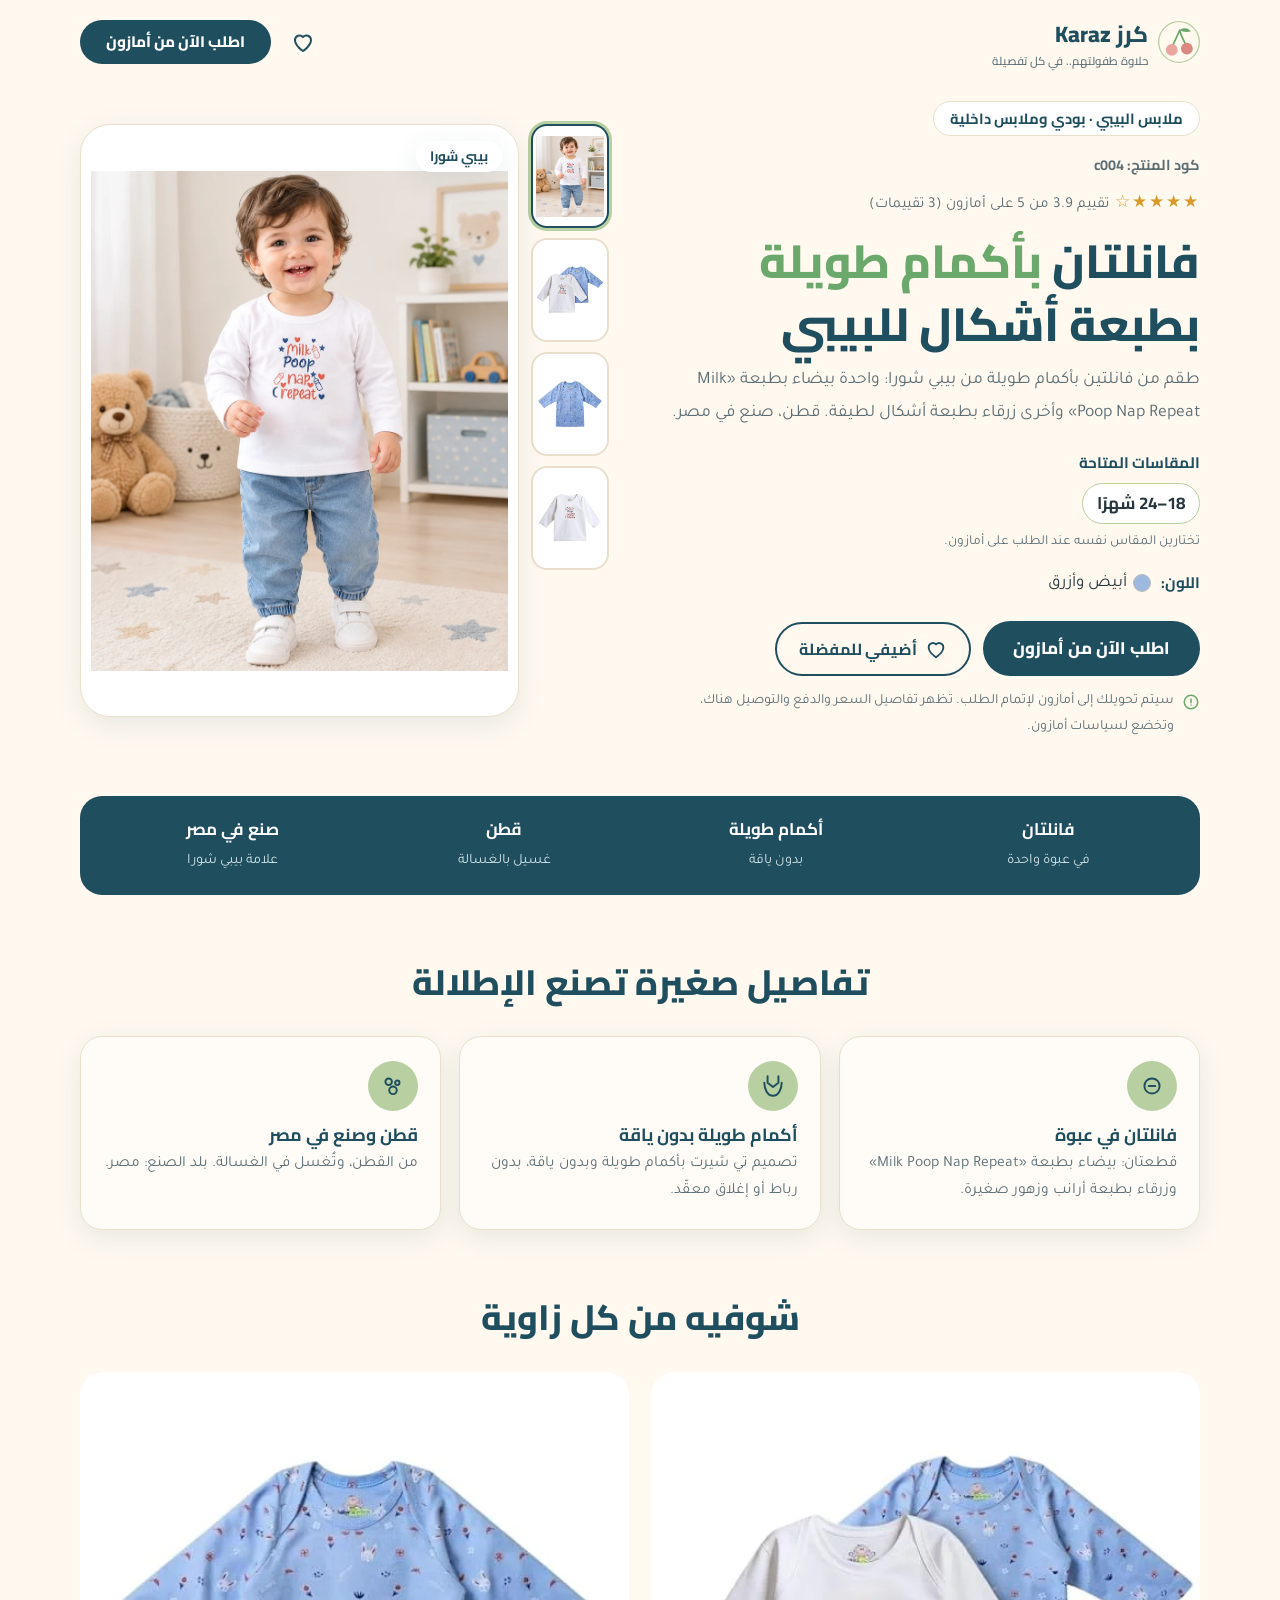
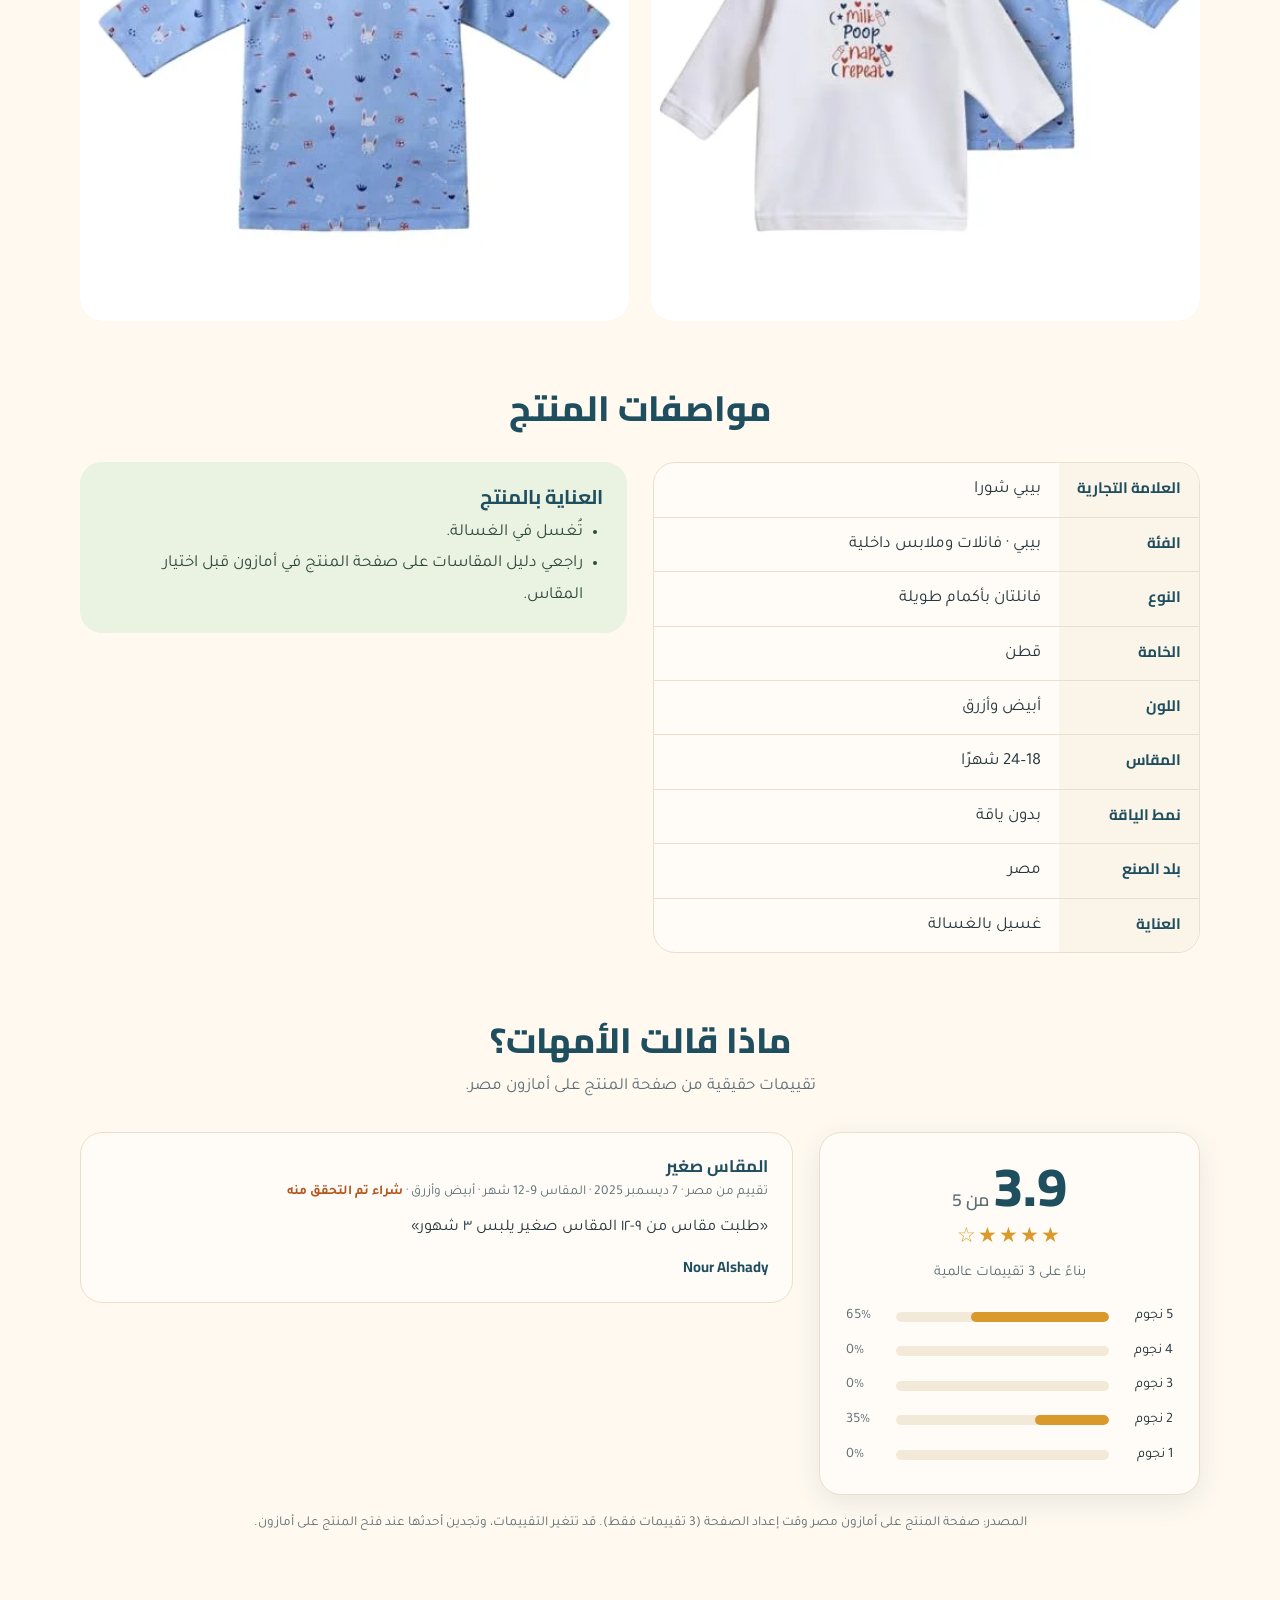
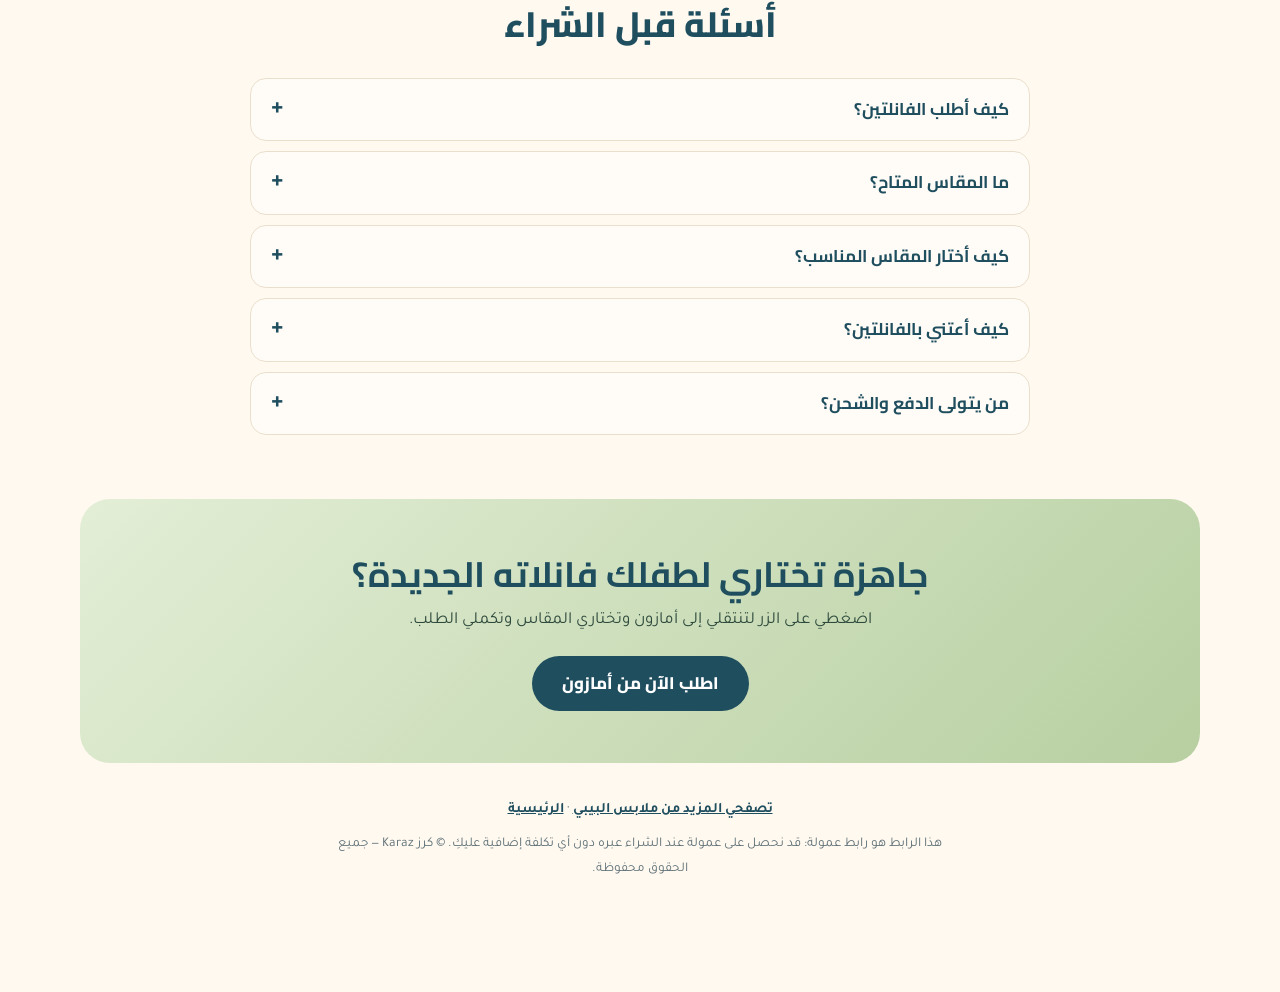
==== products/baby/baby-shora-two-pack-long-sleeve-tops.html @ b6625e7d "إضافة طقم فانلتين بيبي شورا (c004) في قسم البيبي Co-Authored-By: Claude Sonnet 5.5 <noreply@anthropi" ====
<!DOCTYPE html>
<html lang="ar" dir="rtl">
<head>
<meta charset="UTF-8">
<meta name="viewport" content="width=device-width, initial-scale=1">
<title>طقم فانلتين بأكمام طويلة للبيبي | كرز</title>
<meta name="description" content="طقم فانلتين بأكمام طويلة للبيبي من بيبي شورا، واحدة بيضاء بطبعة والثانية زرقاء بأشكال لطيفة، قطن وصنع في مصر. اطلبه الآن من أمازون.">
<meta name="theme-color" content="#1F4E5F">
<link rel="preconnect" href="https://fonts.googleapis.com">
<link rel="preconnect" href="https://fonts.gstatic.com" crossorigin>
<link href="https://fonts.googleapis.com/css2?family=Cairo:wght@600;700;800&family=Tajawal:wght@400;500;700&display=swap" rel="stylesheet">
<link rel="icon" type="image/svg+xml" href="../../favicon.svg"><link rel="icon" type="image/png" sizes="32x32" href="../../favicon-32.png"><link rel="apple-touch-icon" href="../../apple-touch-icon.png"><link rel="canonical" href="https://karazkid.vercel.app/products/baby/baby-shora-two-pack-long-sleeve-tops.html">
<meta property="og:type" content="product">
<meta property="og:locale" content="ar_EG">
<meta property="og:site_name" content="كرز Karaz">
<meta property="og:title" content="طقم فانلتين بأكمام طويلة للبيبي | كرز">
<meta property="og:description" content="طقم فانلتين بأكمام طويلة للبيبي من بيبي شورا، واحدة بيضاء بطبعة والثانية زرقاء بأشكال لطيفة، قطن وصنع في مصر. اطلبه الآن من أمازون.">
<meta property="og:url" content="https://karazkid.vercel.app/products/baby/baby-shora-two-pack-long-sleeve-tops.html">
<meta property="og:image" content="https://karazkid.vercel.app/images/baby-shora-two-pack-long-sleeve-tops/1-d1b80ff2.webp">
<meta name="twitter:card" content="summary_large_image">
<script type="application/ld+json">{"@context": "https://schema.org", "@type": "Product", "name": "طقم فانلتين بأكمام طويلة وطبعة أشكال للبيبي — بيبي شورا", "image": ["https://karazkid.vercel.app/images/baby-shora-two-pack-long-sleeve-tops/1-d1b80ff2.webp", "https://karazkid.vercel.app/images/baby-shora-two-pack-long-sleeve-tops/2-6f79f30e.webp", "https://karazkid.vercel.app/images/baby-shora-two-pack-long-sleeve-tops/3-60f227c4.webp", "https://karazkid.vercel.app/images/baby-shora-two-pack-long-sleeve-tops/4-3e408246.webp"], "description": "طقم من فانلتين بأكمام طويلة من بيبي شورا: واحدة بيضاء بطبعة «Milk Poop Nap Repeat» وأخرى زرقاء بطبعة أشكال لطيفة. قطن، صنع في مصر.", "category": "ملابس البيبي", "url": "https://karazkid.vercel.app/products/baby/baby-shora-two-pack-long-sleeve-tops.html", "sku": "c004", "brand": {"@type": "Brand", "name": "بيبي شورا"}, "material": "قطن"}</script>
<link rel="stylesheet" href="../../assets/landing.css">
</head>
<body>
<div class="wrap">
  <header class="top">
    <a class="brand" href="../../index.html" aria-label="كرز Karaz — الصفحة الرئيسية">
      <svg viewBox="0 0 64 64" aria-hidden="true"><circle cx="32" cy="32" r="31" fill="#FFF9F0" stroke="#B7CFA1" stroke-width="2"/><path d="M33 14c-3 8-8 16-11 25M33 14c2 8 6 16 11 25" stroke="#6BA86B" stroke-width="2.6" fill="none" stroke-linecap="round"/><path d="M33 14c6-5 14-3 17 2-6 1-12 1-17-2z" fill="#6BA86B"/><circle cx="21" cy="44" r="9" fill="#E9A6A0"/><circle cx="44" cy="42" r="9" fill="#d98981"/></svg>
      <span>كرز Karaz<small>حلاوة طفولتهم.. في كل تفصيلة</small></span></a>
    <div class="top-tools">
      <a class="hicon" href="../../index.html#/favorites" aria-label="المفضلة"><svg viewBox="0 0 24 24" fill="none" stroke="currentColor" stroke-width="2" stroke-linejoin="round" aria-hidden="true"><path d="M12 21s-8-5.2-8-11a4.6 4.6 0 0 1 8-3 4.6 4.6 0 0 1 8 3c0 5.8-8 11-8 11z"/></svg><span class="hbadge" id="favBadge" hidden>0</span></a>
      <a class="btn buy" href="https://link.amazon/B0j8szk7e" target="_blank" rel="sponsored noopener noreferrer">اطلب الآن من أمازون</a>
    </div>
  </header>

  <main>
  <section class="hero" aria-labelledby="t">
    <div>
      <span class="eyebrow">ملابس البيبي · بودي وملابس داخلية</span>
      <span class="pcode">كود المنتج: c004</span>
      <div class="rate"><span class="stars" aria-hidden="true">★★★★☆</span><span>تقييم 3.9 من 5 على أمازون (3 تقييمات)</span></div>
      <h1 id="t">فانلتان <em>بأكمام طويلة</em> بطبعة أشكال للبيبي</h1>
      <p class="lead">طقم من فانلتين بأكمام طويلة من بيبي شورا: واحدة بيضاء بطبعة «Milk Poop Nap Repeat» وأخرى زرقاء بطبعة أشكال لطيفة. قطن، صنع في مصر.</p>
      <div class="sizes"><b>المقاسات المتاحة</b><div class="chips"><span class="chip">18–24 شهرًا</span></div><small class="hint">تختارين المقاس نفسه عند الطلب على أمازون.</small></div>
      <div class="colors"><b>اللون:</b><span class="cl"><span class="sw" style="background:#9DB9E0" aria-hidden="true"></span><span>أبيض وأزرق</span></span></div>
      <div class="cta-row">
        <a class="btn buy" href="https://link.amazon/B0j8szk7e" target="_blank" rel="sponsored noopener noreferrer">اطلب الآن من أمازون</a>
        <button class="favbtn" id="favBtn" type="button" aria-pressed="false"><svg viewBox="0 0 24 24" fill="none" stroke="currentColor" stroke-width="2" stroke-linejoin="round" aria-hidden="true"><path d="M12 21s-8-5.2-8-11a4.6 4.6 0 0 1 8-3 4.6 4.6 0 0 1 8 3c0 5.8-8 11-8 11z"/></svg><span>أضيفي للمفضلة</span></button>
      </div>
      <p class="note"><svg viewBox="0 0 24 24" fill="none" stroke="currentColor" stroke-width="2" stroke-linecap="round" stroke-linejoin="round" aria-hidden="true"><circle cx="12" cy="12" r="9"/><path d="M12 8v5M12 16h.01"/></svg><span>سيتم تحويلك إلى أمازون لإتمام الطلب. تظهر تفاصيل السعر والدفع والتوصيل هناك، وتخضع لسياسات أمازون.</span></p>
    </div>
    <div class="gal">
      <div class="thumbs" aria-label="صور المنتج"><button type="button" data-src="../../images/baby-shora-two-pack-long-sleeve-tops/1-d1b80ff2.webp" data-alt="طفل يرتدي فانلة بيضاء بأكمام طويلة وطبعة Milk Poop Nap Repeat" aria-current="true" aria-label="صورة 1"><img src="../../images/baby-shora-two-pack-long-sleeve-tops/1-d1b80ff2.webp" alt=""></button><button type="button" data-src="../../images/baby-shora-two-pack-long-sleeve-tops/2-6f79f30e.webp" data-alt="فانلتان بأكمام طويلة، بيضاء بطبعة وزرقاء بأشكال أرانب وزهور"  aria-label="صورة 2"><img src="../../images/baby-shora-two-pack-long-sleeve-tops/2-6f79f30e.webp" alt=""></button><button type="button" data-src="../../images/baby-shora-two-pack-long-sleeve-tops/3-60f227c4.webp" data-alt="فانلة زرقاء بأكمام طويلة بطبعة أرانب وزهور صغيرة"  aria-label="صورة 3"><img src="../../images/baby-shora-two-pack-long-sleeve-tops/3-60f227c4.webp" alt=""></button><button type="button" data-src="../../images/baby-shora-two-pack-long-sleeve-tops/4-3e408246.webp" data-alt="فانلة بيضاء بأكمام طويلة بطبعة Milk Poop Nap Repeat"  aria-label="صورة 4"><img src="../../images/baby-shora-two-pack-long-sleeve-tops/4-3e408246.webp" alt=""></button></div>
      <div class="stage"><span class="tag">بيبي شورا</span>
        <img id="stageImg" fetchpriority="high" decoding="async" src="../../images/baby-shora-two-pack-long-sleeve-tops/1-d1b80ff2.webp" alt="طفل يرتدي فانلة بيضاء بأكمام طويلة وطبعة Milk Poop Nap Repeat" width="917" height="1100"></div>
    </div>
  </section>
  <div class="band" role="list"><div role="listitem"><b>فانلتان</b><span>في عبوة واحدة</span></div><div role="listitem"><b>أكمام طويلة</b><span>بدون ياقة</span></div><div role="listitem"><b>قطن</b><span>غسيل بالغسالة</span></div><div role="listitem"><b>صنع في مصر</b><span>علامة بيبي شورا</span></div></div>
  <section class="blk" id="details"><div class="head"><h2>تفاصيل صغيرة تصنع الإطلالة</h2></div><div class="feat"><article class="f"><div class="ic"><svg viewBox="0 0 24 24" fill="none" stroke="currentColor" stroke-width="1.8" stroke-linecap="round" stroke-linejoin="round" aria-hidden="true"><path d="M5 12c0-4 3-7 7-7s7 3 7 7-3 7-7 7-7-3-7-7z"/><path d="M9 12h6"/></svg></div><h3>فانلتان في عبوة</h3><p>قطعتان: بيضاء بطبعة «Milk Poop Nap Repeat» وزرقاء بطبعة أرانب وزهور صغيرة.</p></article><article class="f"><div class="ic"><svg viewBox="0 0 24 24" fill="none" stroke="currentColor" stroke-width="1.8" stroke-linecap="round" stroke-linejoin="round" aria-hidden="true"><path d="M7 3v6l5 4 5-4V3"/><path d="M4 9c0 6 3 12 8 12s8-6 8-12"/></svg></div><h3>أكمام طويلة بدون ياقة</h3><p>تصميم تي شيرت بأكمام طويلة وبدون ياقة، بدون رباط أو إغلاق معقّد.</p></article><article class="f"><div class="ic"><svg viewBox="0 0 24 24" fill="none" stroke="currentColor" stroke-width="1.8" stroke-linecap="round" stroke-linejoin="round" aria-hidden="true"><circle cx="8" cy="8" r="3"/><circle cx="16" cy="9" r="2"/><circle cx="12" cy="16" r="3.5"/></svg></div><h3>قطن وصنع في مصر</h3><p>من القطن، وتُغسل في الغسالة. بلد الصنع: مصر.</p></article></div></section>
  <section class="blk"><div class="head"><h2>شوفيه من كل زاوية</h2></div><div class="show"><figure class="shot"><img src="../../images/baby-shora-two-pack-long-sleeve-tops/2-6f79f30e.webp" alt="فانلتان بأكمام طويلة، بيضاء بطبعة وزرقاء بأشكال أرانب وزهور" loading="lazy" style="object-position:top"></figure><figure class="shot"><img src="../../images/baby-shora-two-pack-long-sleeve-tops/3-60f227c4.webp" alt="فانلة زرقاء بأكمام طويلة بطبعة أرانب وزهور صغيرة" loading="lazy" style="object-position:top"></figure></div></section>
  <section class="blk"><div class="head"><h2>مواصفات المنتج</h2></div><div class="specwrap"><div class="spec"><dl><dt>العلامة التجارية</dt><dd>بيبي شورا</dd><dt>الفئة</dt><dd>بيبي · فانلات وملابس داخلية</dd><dt>النوع</dt><dd>فانلتان بأكمام طويلة</dd><dt>الخامة</dt><dd>قطن</dd><dt>اللون</dt><dd>أبيض وأزرق</dd><dt>المقاس</dt><dd>18–24 شهرًا</dd><dt>نمط الياقة</dt><dd>بدون ياقة</dd><dt>بلد الصنع</dt><dd>مصر</dd><dt>العناية</dt><dd>غسيل بالغسالة</dd></dl></div><div class="care"><h3>العناية بالمنتج</h3><ul><li>تُغسل في الغسالة.</li><li>راجعي دليل المقاسات على صفحة المنتج في أمازون قبل اختيار المقاس.</li></ul></div></div></section>
  <section class="blk"><div class="head"><h2>ماذا قالت الأمهات؟</h2><p>تقييمات حقيقية من صفحة المنتج على أمازون مصر.</p></div><div class="rv"><div class="sum"><div class="big">3.9<small> من 5</small></div><span class="stars" aria-hidden="true">★★★★☆</span><p>بناءً على 3 تقييمات عالمية</p><div class="bars" aria-label="توزيع التقييمات"><div class="bar"><span>5 نجوم</span><i><b style="width:65%"></b></i><span>65%</span></div><div class="bar"><span>4 نجوم</span><i><b style="width:0%"></b></i><span>0%</span></div><div class="bar"><span>3 نجوم</span><i><b style="width:0%"></b></i><span>0%</span></div><div class="bar"><span>2 نجوم</span><i><b style="width:35%"></b></i><span>35%</span></div><div class="bar"><span>1 نجوم</span><i><b style="width:0%"></b></i><span>0%</span></div></div></div><div class="quotes"><figure class="q"><h3>المقاس صغير</h3><p class="meta">تقييم من مصر · 7 ديسمبر 2025 · المقاس 9–12 شهر · أبيض وأزرق · <span class="ok">شراء تم التحقق منه</span></p><blockquote>«طلبت مقاس من ٩-١٢ المقاس صغير يلبس ٣ شهور»</blockquote><figcaption class="who">Nour Alshady</figcaption></figure></div></div><p class="src">المصدر: صفحة المنتج على أمازون مصر وقت إعداد الصفحة (3 تقييمات فقط). قد تتغير التقييمات، وتجدين أحدثها عند فتح المنتج على أمازون.</p></section>
  <section class="blk"><div class="head"><h2>أسئلة قبل الشراء</h2></div><div class="faq"><details><summary>كيف أطلب الفانلتين؟</summary><p>اضغطي على زر «اطلب الآن من أمازون» وسيفتح لك المنتج هناك، وتختارين المقاس وتكملين الطلب. كرز لا يستقبل الطلبات مباشرة.</p></details><details><summary>ما المقاس المتاح؟</summary><p>المقاس المعروض على أمازون وقت إعداد الصفحة هو 18–24 شهرًا. الخيارات قد تتغير، فتأكدي منها على أمازون.</p></details><details><summary>كيف أختار المقاس المناسب؟</summary><p>راجعي دليل المقاسات على أمازون. ذكرت إحدى المشتريات أن مقاس 9–12 شهرًا كان صغيرًا على طفلها، فقارني القياسات قبل الطلب.</p></details><details><summary>كيف أعتني بالفانلتين؟</summary><p>تُغسل في الغسالة بحسب تعليمات العناية في مواصفات المنتج.</p></details><details><summary>من يتولى الدفع والشحن؟</summary><p>عملية الدفع والشحن تتم على أمازون وفق سياساتها. كرز يعرض المنتج ويحوّلك إلى صفحته الصحيحة هناك.</p></details></div></section>
  <section class="blk" id="similar" hidden><div class="head"><h2>منتجات مشابهة قد تعجبك</h2></div><div class="sim" id="simGrid"></div></section>
  <section class="final">
    <h2>جاهزة تختاري لطفلك فانلاته الجديدة؟</h2>
    <p>اضغطي على الزر لتنتقلي إلى أمازون وتختاري المقاس وتكملي الطلب.</p>
    <a class="btn buy" href="https://link.amazon/B0j8szk7e" target="_blank" rel="sponsored noopener noreferrer">اطلب الآن من أمازون</a>
  </section>
  </main>

  <footer>
    <p><a href="../../index.html#/shop?cat=baby">تصفحي المزيد من ملابس البيبي</a> · <a href="../../index.html">الرئيسية</a></p>
    <p class="disc">هذا الرابط هو رابط عمولة: قد نحصل على عمولة عند الشراء عبره دون أي تكلفة إضافية عليكِ. © كرز Karaz — جميع الحقوق محفوظة.</p>
  </footer>
</div>

<div class="sticky"><a class="btn buy" href="https://link.amazon/B0j8szk7e" target="_blank" rel="sponsored noopener noreferrer">اطلب الآن من أمازون</a></div>
<div class="toast" id="toast" role="status" aria-live="polite"></div>

<!-- بيانات المنتج: يقرأها الموقع تلقائيًا لعرض المنتج في قسمه. لا تحذفي هذا الجزء. -->
<script type="application/json" id="product">
{
  "id": "baby-shora-two-pack-long-sleeve-tops",
  "code": "c004",
  "name": "طقم فانلتين بأكمام طويلة وطبعة أشكال للبيبي — بيبي شورا",
  "category": "baby",
  "sub": "بودي وملابس داخلية",
  "type": "فانلة",
  "ages": [
    "1-2y"
  ],
  "sizes": [
    "18–24 شهرًا"
  ],
  "colors": [
    "أبيض وأزرق"
  ],
  "price": null,
  "oldPrice": null,
  "images": [
    "images/baby-shora-two-pack-long-sleeve-tops/1-d1b80ff2.webp",
    "images/baby-shora-two-pack-long-sleeve-tops/2-6f79f30e.webp",
    "images/baby-shora-two-pack-long-sleeve-tops/3-60f227c4.webp",
    "images/baby-shora-two-pack-long-sleeve-tops/4-3e408246.webp"
  ],
  "description": "طقم من فانلتين بأكمام طويلة من بيبي شورا: واحدة بيضاء بطبعة «Milk Poop Nap Repeat» وأخرى زرقاء بطبعة أشكال لطيفة. قطن، صنع في مصر.",
  "material": "قطن",
  "buyType": "affiliate",
  "buyUrl": "https://link.amazon/B0j8szk7e",
  "createdAt": "2026-10-30",
  "featured": false,
  "set": false,
  "season": "",
  "hidden": false,
  "rating": 3.9
}
</script>
<script src="../../products/products.js"></script>
<script src="../../assets/landing.js"></script>
</body>
</html>
---- assets/landing.css ----
:root{
  --petrol:#1F4E5F; --green:#6BA86B; --green-soft:#B7CFA1; --cream:#FFF9F0; --warm:#FFFCF7;
  --pink:#E9A6A0; --pink-soft:#F8E1DE; --beige:#F3E9D8; --ink:#25363c; --muted:#5d6f75; --line:#eadfcc;
  --star:#d99a2b; --r:22px; --shadow:0 8px 28px rgba(31,78,95,.10);
}
*{box-sizing:border-box;margin:0;padding:0}
html{scroll-behavior:smooth;color-scheme:light}
body{font-family:'Tajawal','Cairo',sans-serif;background:var(--cream);color:var(--ink);line-height:1.85;font-size:17px;
  padding-inline:max(16px,env(safe-area-inset-left,0px)) max(16px,env(safe-area-inset-right,0px));overflow-x:hidden}
h1,h2,h3{font-family:'Cairo',sans-serif;color:var(--petrol);line-height:1.35;text-wrap:balance}
a{color:inherit;text-decoration:none}
img{max-width:100%;display:block}
button{font-family:inherit;cursor:pointer;border:0;background:none;color:inherit}
:focus-visible{outline:3px solid var(--green);outline-offset:3px;border-radius:8px}
.wrap{width:min(1120px,100%);margin-inline:auto}
.btn{display:inline-flex;align-items:center;justify-content:center;gap:8px;min-height:52px;padding:12px 30px;border-radius:999px;font-family:'Cairo';font-weight:800;font-size:1.05rem;background:var(--petrol);color:#fff;transition:.2s}
.btn:hover{background:#17404e;transform:translateY(-2px)}
.btn.ghost{background:transparent;color:var(--petrol);border:2px solid var(--petrol);box-shadow:none}
.btn.ghost:hover{background:var(--petrol);color:#fff}
.btn svg{width:20px;height:20px}

/* top bar */
.top{display:flex;align-items:center;justify-content:space-between;gap:12px;padding-block:14px}
.brand{display:flex;align-items:center;gap:10px;font-family:'Cairo';font-weight:800;color:var(--petrol);font-size:1.4rem}
.brand small{display:block;font-weight:500;font-size:.72rem;color:var(--muted);line-height:1.2}
.brand svg{width:42px;height:42px}
.top .btn{min-height:44px;padding:8px 26px;font-size:.95rem}
.top-tools{display:flex;gap:10px;align-items:center}
.hicon{position:relative;width:44px;height:44px;border-radius:50%;display:grid;place-items:center;color:var(--petrol)}
.hicon:hover{background:var(--green-soft)}
.hicon svg{width:24px;height:24px}
.hbadge{position:absolute;top:2px;inset-inline-start:2px;background:var(--pink);color:#fff;font-size:.7rem;min-width:18px;height:18px;border-radius:9px;display:grid;place-items:center;font-weight:700}

/* hero */
.hero{display:grid;grid-template-columns:1.02fr 1fr;gap:clamp(20px,4vw,56px);align-items:center;padding-block:18px 56px}
.gal{display:grid;grid-template-columns:78px 1fr;gap:12px;min-width:0}
.thumbs{display:flex;flex-direction:column;gap:10px}
.thumbs button{position:relative;border-radius:16px;overflow:hidden;border:2px solid var(--line);background:#fff;aspect-ratio:3/4;padding:0;transition:.2s}
.thumbs button img{position:absolute;inset:0;width:100%;height:100%;object-fit:contain;padding:3px}
.thumbs button[aria-current="true"]{border-color:var(--petrol);box-shadow:0 0 0 3px var(--green-soft)}
.stage{position:relative;border-radius:30px;background:#fff;border:1px solid var(--line);aspect-ratio:4/5.4;overflow:hidden;box-shadow:var(--shadow);display:grid;place-items:center}
.stage img{position:absolute;inset:0;width:100%;height:100%;object-fit:contain;padding:10px;transition:opacity .25s}
.stage .tag{z-index:2;position:absolute;top:16px;inset-inline-start:16px;background:#fff;color:var(--petrol);font-family:'Cairo';font-weight:700;font-size:.85rem;padding:3px 14px;border-radius:999px;box-shadow:var(--shadow)}
.eyebrow{display:inline-flex;gap:8px;align-items:center;background:#fff;border:1px solid var(--line);padding:3px 16px;border-radius:999px;font-family:'Cairo';font-weight:700;font-size:.92rem;color:var(--petrol);margin-bottom:14px}
.rate{display:inline-flex;gap:6px;align-items:center;color:var(--muted);font-size:.95rem;margin-bottom:10px}
.stars{color:var(--star);letter-spacing:2px;font-size:1.05rem}
.hero h1{font-size:clamp(1.8rem,4.4vw,2.9rem);font-weight:800;margin-bottom:10px}
.hero h1 em{font-style:normal;color:var(--green)}
.lead{color:var(--muted);font-size:1.1rem;margin-bottom:18px;max-width:34em}
.sizes{margin:18px 0 6px}
.sizes b,.colors b{font-family:'Cairo';color:var(--petrol);font-size:.95rem;display:block;margin-bottom:6px}
.chips{display:flex;gap:8px;flex-wrap:wrap}
.chip{min-width:46px;text-align:center;padding:4px 14px;border-radius:999px;border:1.5px solid var(--green-soft);background:#fff;font-weight:700;font-family:'Cairo'}
.colors{margin:12px 0 22px;display:flex;align-items:center;gap:10px}
.colors b{margin:0}
.sw{display:inline-block;width:18px;height:18px;border-radius:50%;background:linear-gradient(135deg,#fff 50%,#222 50%);border:1px solid #bbb;vertical-align:middle}
.cta-row{display:flex;gap:12px;flex-wrap:wrap;align-items:center}
.note{font-size:.88rem;color:var(--muted);margin-top:12px;display:flex;gap:8px;align-items:flex-start}
.note svg{flex:0 0 18px;width:18px;height:18px;margin-top:5px;color:var(--green)}

/* band */
.band{background:var(--petrol);color:#fff;border-radius:var(--r);padding:18px 24px;display:grid;grid-template-columns:repeat(4,1fr);gap:16px;text-align:center}
.band b{display:block;font-family:'Cairo';font-size:1.05rem}
.band span{font-size:.9rem;color:#cfe1e5}

section.blk{padding-block:64px 0}
.head{text-align:center;margin-bottom:30px}
.head h2{font-size:clamp(1.55rem,3.2vw,2.2rem);font-weight:800}
.head p{color:var(--muted);margin-top:6px}

/* features */
.feat{display:grid;grid-template-columns:repeat(3,1fr);gap:18px}
.f{background:var(--warm);border:1px solid var(--line);border-radius:var(--r);padding:24px 22px;box-shadow:var(--shadow)}
.f .ic{width:50px;height:50px;border-radius:50%;background:var(--green-soft);display:grid;place-items:center;margin-bottom:12px;color:var(--petrol)}
.f .ic svg{width:26px;height:26px}
.f h3{font-size:1.1rem;margin-bottom:4px}
.f p{color:var(--muted);font-size:.97rem;line-height:1.75}

/* showcase */
.show{display:grid;grid-template-columns:1fr 1fr;gap:22px;align-items:stretch}
.shot{border-radius:var(--r);overflow:hidden;background:var(--pink-soft);position:relative;min-height:380px}
.shot img{width:100%;height:100%;object-fit:cover}
.shot.contain img{object-fit:contain;padding:8px}
.shot figcaption{position:absolute;inset-inline:14px;bottom:14px;background:rgba(255,252,247,.94);padding:8px 16px;border-radius:14px;font-weight:700;color:var(--petrol);font-family:'Cairo';font-size:.95rem}

/* specs */
.specwrap{display:grid;grid-template-columns:1fr 1fr;gap:26px;align-items:start}
.spec{background:var(--warm);border:1px solid var(--line);border-radius:var(--r);overflow:hidden}
.spec dl{display:grid;grid-template-columns:auto 1fr}
.spec dt,.spec dd{padding:11px 18px;border-top:1px solid var(--line)}
.spec dt:first-of-type,.spec dd:first-of-type{border-top:0}
.spec dt{font-weight:700;color:var(--petrol);font-family:'Cairo';font-size:.95rem;background:#FBF4E8;white-space:nowrap}
.spec dd{color:var(--ink)}
.care{background:#EAF2E1;border-radius:var(--r);padding:22px 24px}
.care h3{margin-bottom:6px}
.care ul{padding-inline-start:20px;color:#2e4a3c}

/* reviews */
.rv{display:grid;grid-template-columns:.8fr 1.5fr;gap:26px;align-items:start}
.sum{background:var(--warm);border:1px solid var(--line);border-radius:var(--r);padding:26px;box-shadow:var(--shadow);text-align:center}
.big{font-family:'Cairo';font-size:3.4rem;font-weight:800;color:var(--petrol);line-height:1}
.big small{font-size:1.1rem;color:var(--muted);font-weight:600}
.sum .stars{font-size:1.3rem;display:block;margin:6px 0 2px}
.sum p{color:var(--muted);font-size:.92rem}
.bars{margin-top:16px;display:grid;gap:8px;text-align:start}
.bar{display:grid;grid-template-columns:54px 1fr 40px;gap:10px;align-items:center;font-size:.9rem}
.bar i{display:block;height:10px;background:var(--beige);border-radius:6px;overflow:hidden}
.bar i b{display:block;height:100%;background:var(--star);border-radius:6px}
.bar span:last-child{text-align:end;color:var(--muted)}
.quotes{display:grid;gap:16px}
.q{background:var(--warm);border:1px solid var(--line);border-radius:var(--r);padding:22px 24px;position:relative}
.q h3{font-size:1.05rem;margin-bottom:2px}
.q .meta{font-size:.85rem;color:var(--muted);margin-bottom:8px}
.q .ok{color:#b4571f;font-weight:700}
.q blockquote{color:var(--ink);font-size:1.02rem}
.q .who{margin-top:10px;font-weight:700;color:var(--petrol);font-family:'Cairo';font-size:.92rem}
.src{margin-top:16px;font-size:.85rem;color:var(--muted);text-align:center}

/* faq */
.faq{max-width:780px;margin-inline:auto;display:grid;gap:10px}
.faq details{background:var(--warm);border:1px solid var(--line);border-radius:16px;padding:0 20px}
.faq summary{padding:15px 0;font-family:'Cairo';font-weight:700;color:var(--petrol);cursor:pointer;list-style:none;display:flex;justify-content:space-between;gap:10px}
.faq summary::-webkit-details-marker{display:none}
.faq summary::after{content:"+";font-size:1.4rem;line-height:1}
.faq details[open] summary::after{content:"−"}
.faq p{padding:0 0 16px;color:var(--muted)}

/* final */
.final{margin-top:64px;background:linear-gradient(135deg,#E3EED6,var(--green-soft));border-radius:30px;padding:clamp(28px,5vw,52px) 24px;text-align:center}
.final h2{font-size:clamp(1.5rem,3.2vw,2.2rem);margin-bottom:6px}
.final p{max-width:540px;margin:0 auto 20px;color:#2e4a3c}
footer{padding-block:34px 110px;text-align:center;color:var(--muted);font-size:.9rem}
footer a{color:var(--petrol);font-weight:700;text-decoration:underline}
.disc{max-width:640px;margin:8px auto 0;font-size:.84rem}

/* sticky mobile cta */
.sticky{display:none}
@media(max-width:860px){
  body{font-size:16px}
  .hero{grid-template-columns:1fr;padding-bottom:40px}
  .gal{grid-template-columns:1fr;order:-1}
  .thumbs{flex-direction:row;order:2;justify-content:center}
  .thumbs button{width:64px}
  .stage{aspect-ratio:4/5}
  .band{grid-template-columns:1fr 1fr}
  .feat{grid-template-columns:1fr}
  .show,.specwrap,.rv{grid-template-columns:1fr}
  .shot{min-height:340px}
  section.blk{padding-top:48px}
  .top .btn{display:none}
  .sticky{display:flex;position:fixed;inset-inline:0;bottom:0;z-index:50;background:rgba(255,252,247,.97);border-top:1px solid var(--line);padding:10px max(16px,env(safe-area-inset-right,0px)) calc(10px + env(safe-area-inset-bottom,0px)) max(16px,env(safe-area-inset-left,0px));gap:10px;align-items:center}
  .sticky .btn{flex:1;min-height:48px}
}
@media(prefers-reduced-motion:reduce){*{transition:none!important;scroll-behavior:auto!important}}

/* favorite button */
.favbtn{display:inline-flex;align-items:center;gap:8px;min-height:52px;padding:10px 22px;border-radius:999px;border:2px solid var(--petrol);color:var(--petrol);font-family:'Cairo';font-weight:700;font-size:1rem;background:transparent;transition:.2s}
.favbtn:hover{background:var(--pink-soft)}
.favbtn svg{width:22px;height:22px}
.favbtn[aria-pressed="true"]{background:var(--pink-soft);border-color:#d9534f;color:#b13a35}
.favbtn[aria-pressed="true"] svg{fill:currentColor}

/* similar products */
.blk[hidden]{display:none}
.sim{display:grid;grid-template-columns:repeat(4,1fr);gap:18px}
.sc{display:flex;flex-direction:column;background:var(--warm);border:1px solid var(--line);border-radius:var(--r);overflow:hidden;box-shadow:var(--shadow);transition:.2s}
.sc:hover{transform:translateY(-4px)}
.sc .im{position:relative;aspect-ratio:3/4;background:#fff;display:block;border-bottom:1px solid var(--line)}
.sc .im img{position:absolute;inset:0;width:100%;height:100%;object-fit:contain;padding:4px}
.sc .tx{padding:12px 14px 16px;display:grid;gap:2px}
.sc b{font-family:'Cairo';color:var(--petrol);font-size:.98rem;line-height:1.5}
.sc .tx span{font-size:.85rem;color:var(--green);font-weight:700}
.toast{position:fixed;bottom:84px;inset-inline-start:50%;transform:translateX(50%) translateY(20px);background:var(--petrol);color:#fff;padding:9px 22px;border-radius:999px;opacity:0;transition:.3s;z-index:80;pointer-events:none;font-size:.95rem}
.toast.show{opacity:1;transform:translateX(50%) translateY(0)}
@media(max-width:860px){.sim{grid-template-columns:repeat(2,1fr);gap:12px}}

.gal.single{grid-template-columns:1fr}

.pcode{display:block;font-family:'Cairo';font-weight:700;font-size:.9rem;color:var(--muted);margin:2px 0 10px;direction:rtl}
.sizes .hint{display:block;margin-top:6px;color:var(--muted);font-size:.86rem}
.top .btn,.sticky .btn,.final .btn{white-space:nowrap}
@media(max-width:860px){.sticky .btn{font-size:1rem}}
.hbadge[hidden]{display:none}

.colors{flex-wrap:wrap}.colors .cl{display:inline-flex;align-items:center;gap:6px;margin-inline-end:10px}
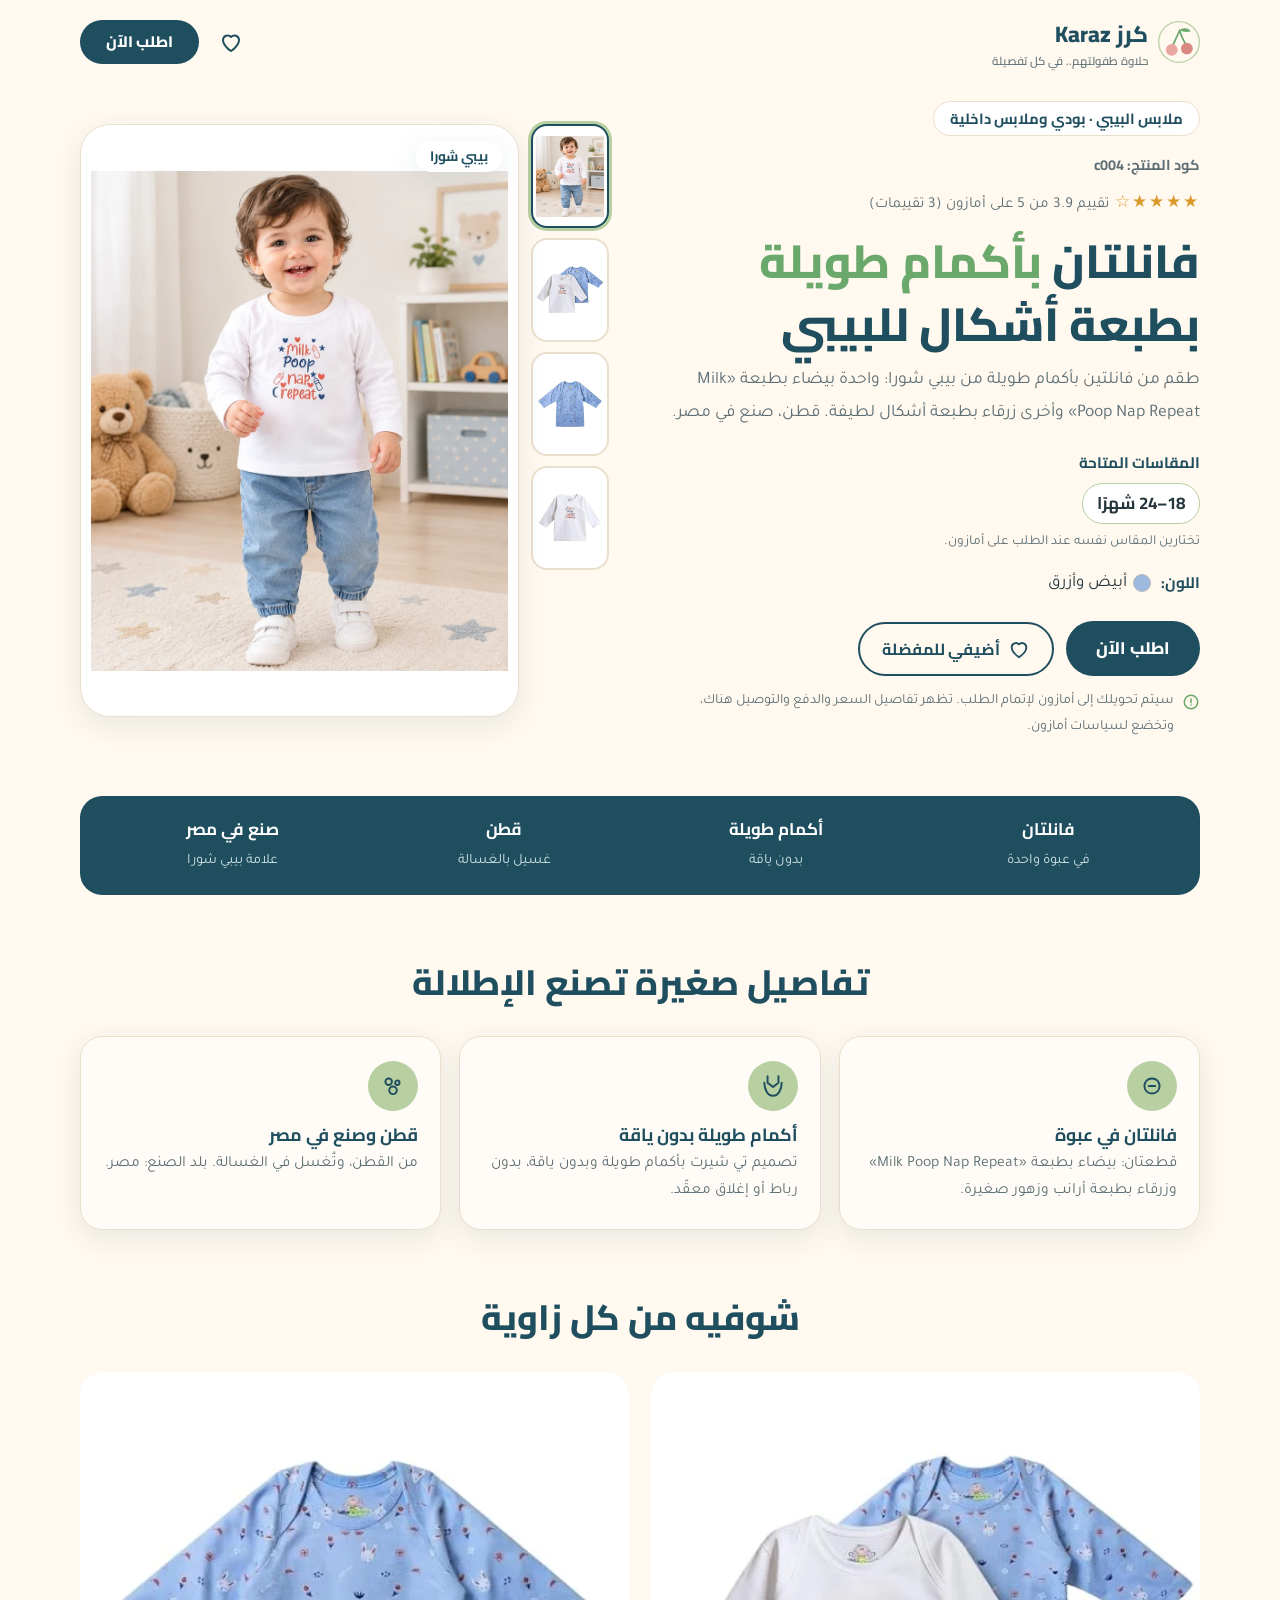
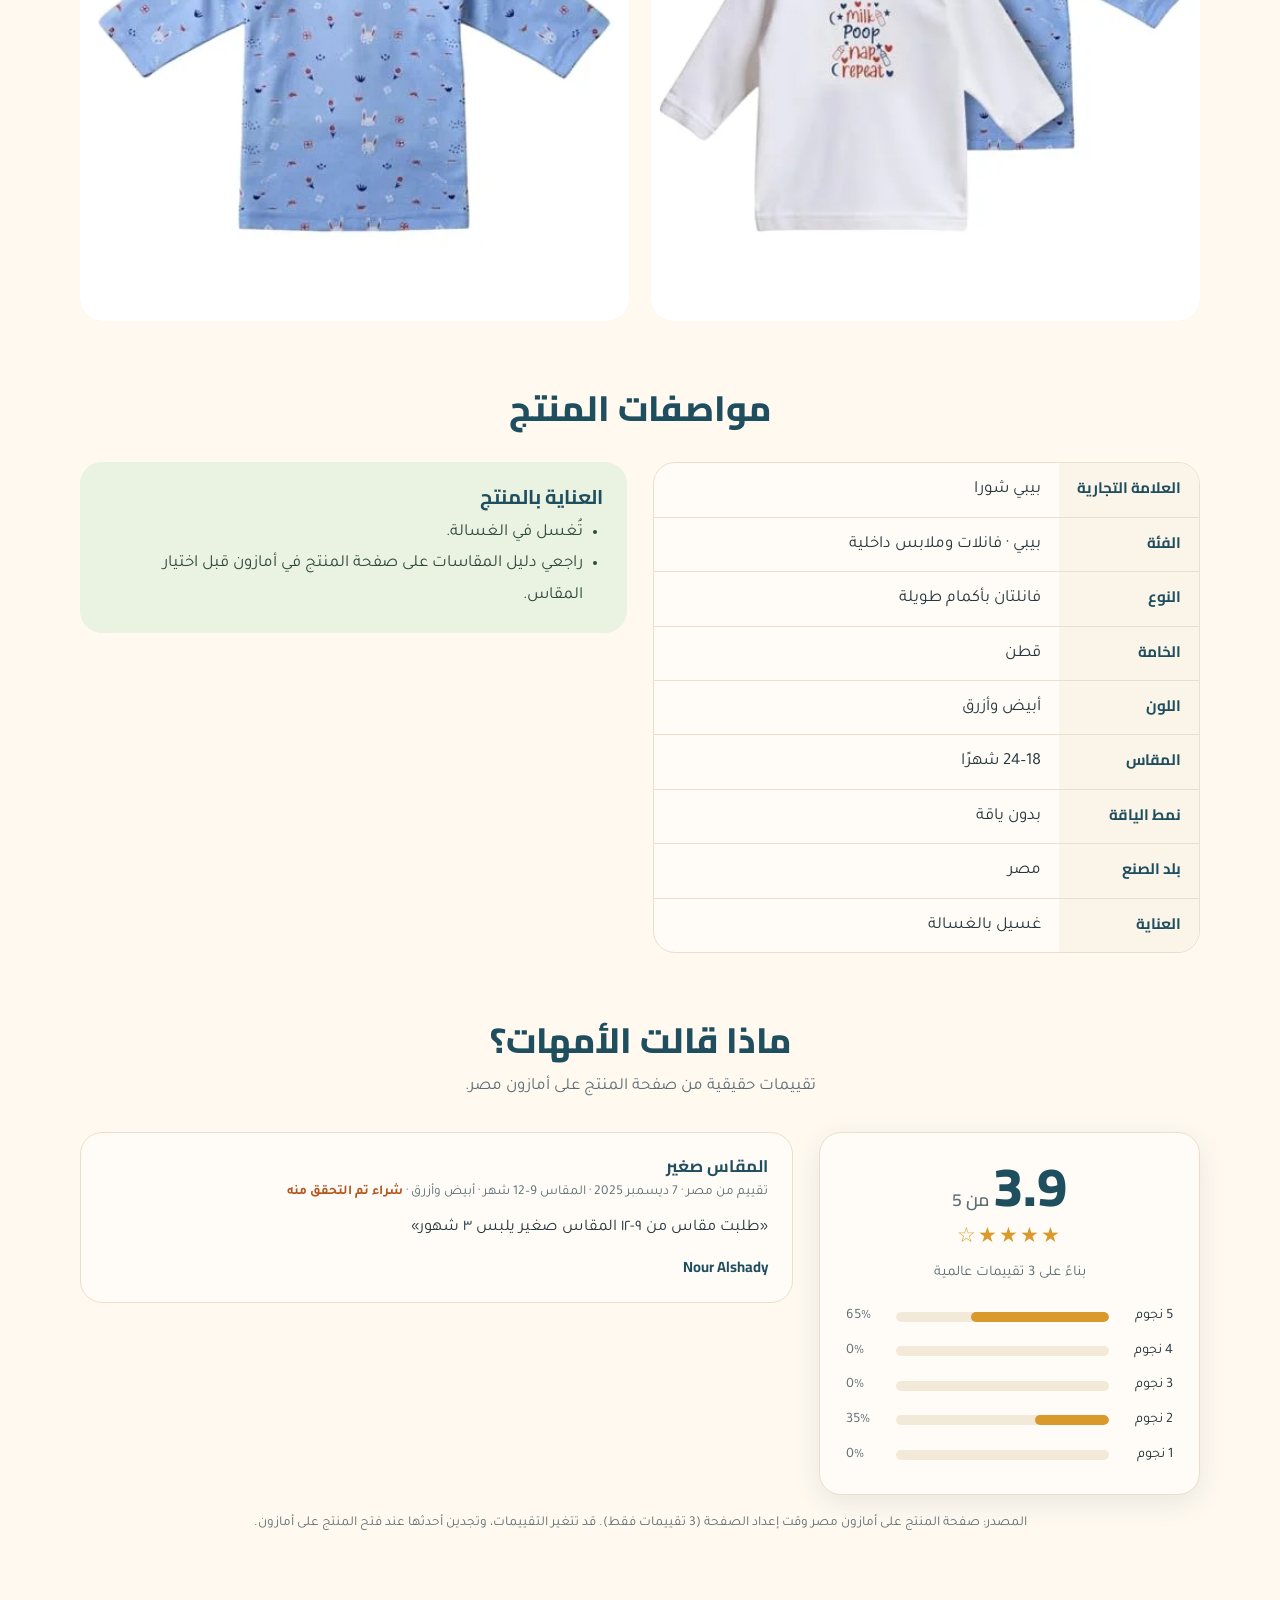
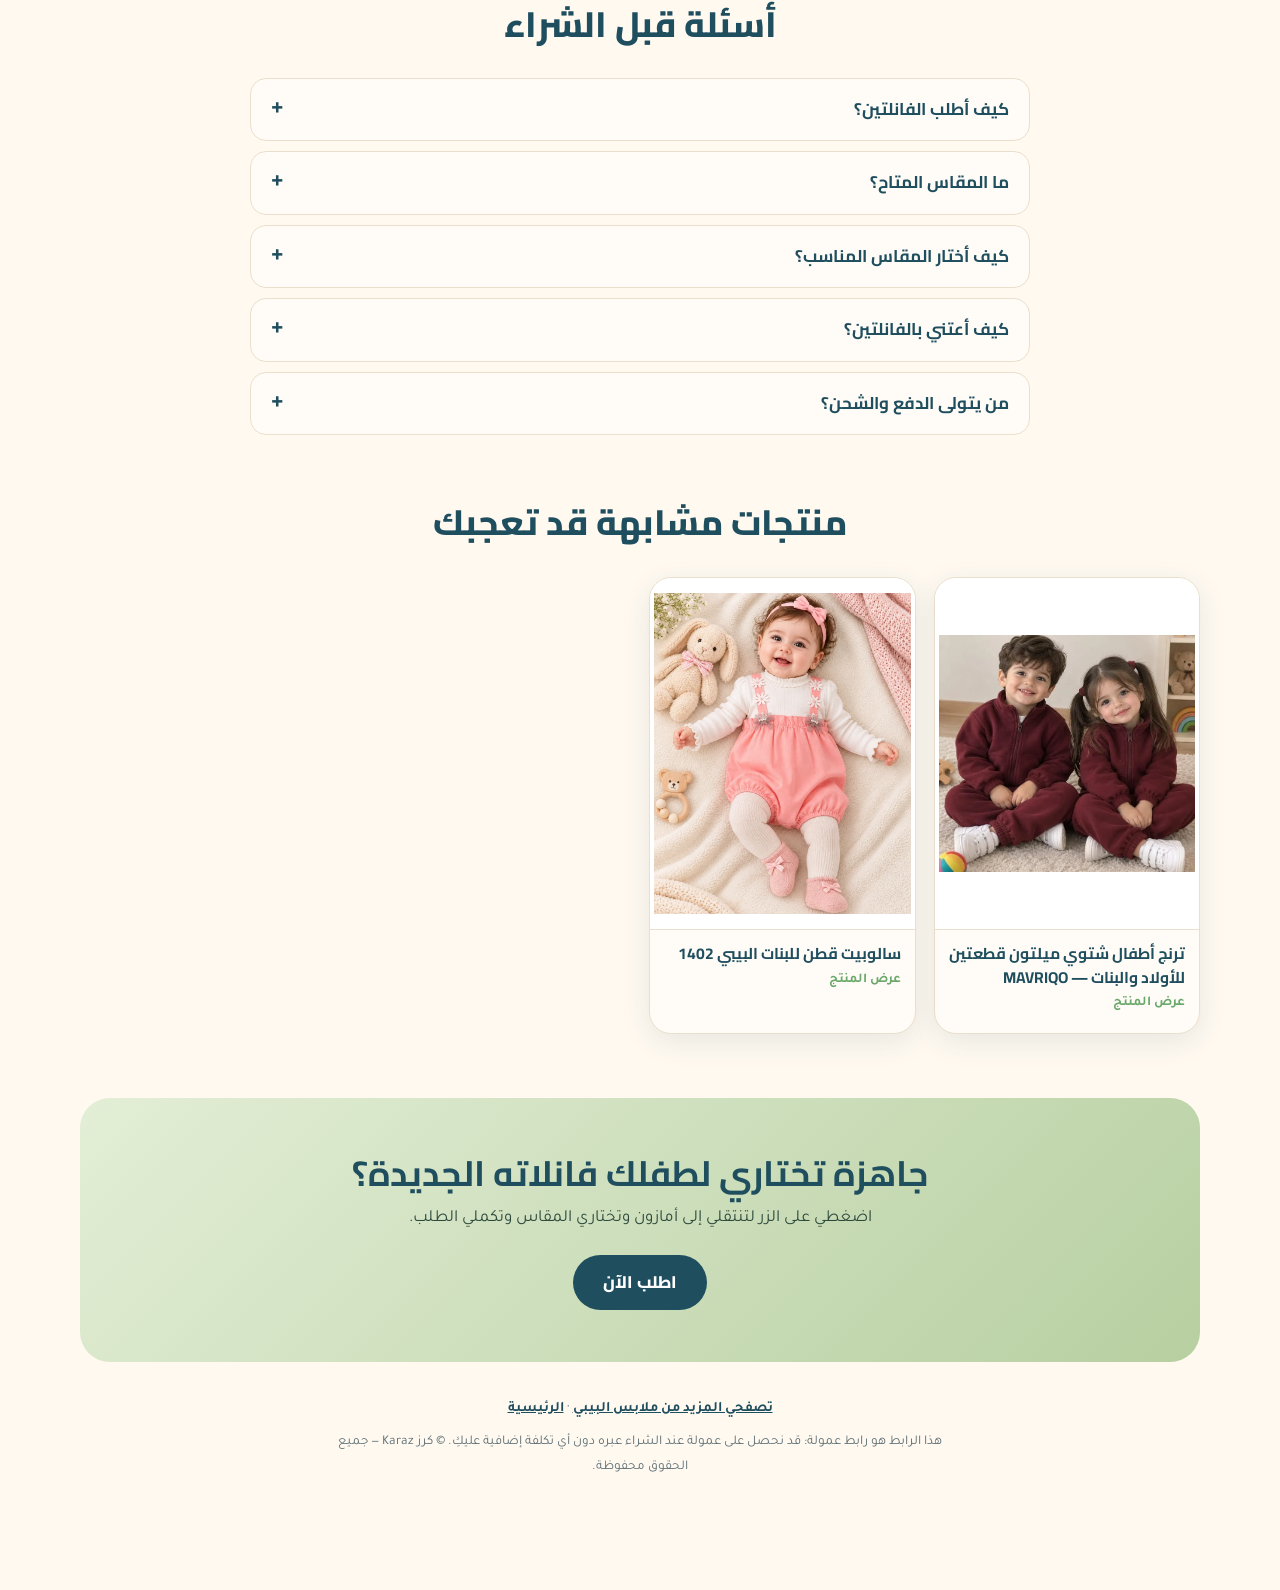
==== commit c99f4049: "توحيد نص أزرار الشراء إلى «اطلب الآن» Co-Authored-By: Claude Sonnet 5.5 <noreply@anthropic.com> Clau" ====
--- a/products/baby/baby-shora-two-pack-long-sleeve-tops.html
+++ b/products/baby/baby-shora-two-pack-long-sleeve-tops.html
@@ -29,7 +29,7 @@
       <span>كرز Karaz<small>حلاوة طفولتهم.. في كل تفصيلة</small></span></a>
     <div class="top-tools">
       <a class="hicon" href="../../index.html#/favorites" aria-label="المفضلة"><svg viewBox="0 0 24 24" fill="none" stroke="currentColor" stroke-width="2" stroke-linejoin="round" aria-hidden="true"><path d="M12 21s-8-5.2-8-11a4.6 4.6 0 0 1 8-3 4.6 4.6 0 0 1 8 3c0 5.8-8 11-8 11z"/></svg><span class="hbadge" id="favBadge" hidden>0</span></a>
-      <a class="btn buy" href="https://link.amazon/B0j8szk7e" target="_blank" rel="sponsored noopener noreferrer">اطلب الآن من أمازون</a>
+      <a class="btn buy" href="https://link.amazon/B0j8szk7e" target="_blank" rel="sponsored noopener noreferrer">اطلب الآن</a>
     </div>
   </header>
 
@@ -44,7 +44,7 @@
       <div class="sizes"><b>المقاسات المتاحة</b><div class="chips"><span class="chip">18–24 شهرًا</span></div><small class="hint">تختارين المقاس نفسه عند الطلب على أمازون.</small></div>
       <div class="colors"><b>اللون:</b><span class="cl"><span class="sw" style="background:#9DB9E0" aria-hidden="true"></span><span>أبيض وأزرق</span></span></div>
       <div class="cta-row">
-        <a class="btn buy" href="https://link.amazon/B0j8szk7e" target="_blank" rel="sponsored noopener noreferrer">اطلب الآن من أمازون</a>
+        <a class="btn buy" href="https://link.amazon/B0j8szk7e" target="_blank" rel="sponsored noopener noreferrer">اطلب الآن</a>
         <button class="favbtn" id="favBtn" type="button" aria-pressed="false"><svg viewBox="0 0 24 24" fill="none" stroke="currentColor" stroke-width="2" stroke-linejoin="round" aria-hidden="true"><path d="M12 21s-8-5.2-8-11a4.6 4.6 0 0 1 8-3 4.6 4.6 0 0 1 8 3c0 5.8-8 11-8 11z"/></svg><span>أضيفي للمفضلة</span></button>
       </div>
       <p class="note"><svg viewBox="0 0 24 24" fill="none" stroke="currentColor" stroke-width="2" stroke-linecap="round" stroke-linejoin="round" aria-hidden="true"><circle cx="12" cy="12" r="9"/><path d="M12 8v5M12 16h.01"/></svg><span>سيتم تحويلك إلى أمازون لإتمام الطلب. تظهر تفاصيل السعر والدفع والتوصيل هناك، وتخضع لسياسات أمازون.</span></p>
@@ -60,12 +60,12 @@
   <section class="blk"><div class="head"><h2>شوفيه من كل زاوية</h2></div><div class="show"><figure class="shot"><img src="../../images/baby-shora-two-pack-long-sleeve-tops/2-6f79f30e.webp" alt="فانلتان بأكمام طويلة، بيضاء بطبعة وزرقاء بأشكال أرانب وزهور" loading="lazy" style="object-position:top"></figure><figure class="shot"><img src="../../images/baby-shora-two-pack-long-sleeve-tops/3-60f227c4.webp" alt="فانلة زرقاء بأكمام طويلة بطبعة أرانب وزهور صغيرة" loading="lazy" style="object-position:top"></figure></div></section>
   <section class="blk"><div class="head"><h2>مواصفات المنتج</h2></div><div class="specwrap"><div class="spec"><dl><dt>العلامة التجارية</dt><dd>بيبي شورا</dd><dt>الفئة</dt><dd>بيبي · فانلات وملابس داخلية</dd><dt>النوع</dt><dd>فانلتان بأكمام طويلة</dd><dt>الخامة</dt><dd>قطن</dd><dt>اللون</dt><dd>أبيض وأزرق</dd><dt>المقاس</dt><dd>18–24 شهرًا</dd><dt>نمط الياقة</dt><dd>بدون ياقة</dd><dt>بلد الصنع</dt><dd>مصر</dd><dt>العناية</dt><dd>غسيل بالغسالة</dd></dl></div><div class="care"><h3>العناية بالمنتج</h3><ul><li>تُغسل في الغسالة.</li><li>راجعي دليل المقاسات على صفحة المنتج في أمازون قبل اختيار المقاس.</li></ul></div></div></section>
   <section class="blk"><div class="head"><h2>ماذا قالت الأمهات؟</h2><p>تقييمات حقيقية من صفحة المنتج على أمازون مصر.</p></div><div class="rv"><div class="sum"><div class="big">3.9<small> من 5</small></div><span class="stars" aria-hidden="true">★★★★☆</span><p>بناءً على 3 تقييمات عالمية</p><div class="bars" aria-label="توزيع التقييمات"><div class="bar"><span>5 نجوم</span><i><b style="width:65%"></b></i><span>65%</span></div><div class="bar"><span>4 نجوم</span><i><b style="width:0%"></b></i><span>0%</span></div><div class="bar"><span>3 نجوم</span><i><b style="width:0%"></b></i><span>0%</span></div><div class="bar"><span>2 نجوم</span><i><b style="width:35%"></b></i><span>35%</span></div><div class="bar"><span>1 نجوم</span><i><b style="width:0%"></b></i><span>0%</span></div></div></div><div class="quotes"><figure class="q"><h3>المقاس صغير</h3><p class="meta">تقييم من مصر · 7 ديسمبر 2025 · المقاس 9–12 شهر · أبيض وأزرق · <span class="ok">شراء تم التحقق منه</span></p><blockquote>«طلبت مقاس من ٩-١٢ المقاس صغير يلبس ٣ شهور»</blockquote><figcaption class="who">Nour Alshady</figcaption></figure></div></div><p class="src">المصدر: صفحة المنتج على أمازون مصر وقت إعداد الصفحة (3 تقييمات فقط). قد تتغير التقييمات، وتجدين أحدثها عند فتح المنتج على أمازون.</p></section>
-  <section class="blk"><div class="head"><h2>أسئلة قبل الشراء</h2></div><div class="faq"><details><summary>كيف أطلب الفانلتين؟</summary><p>اضغطي على زر «اطلب الآن من أمازون» وسيفتح لك المنتج هناك، وتختارين المقاس وتكملين الطلب. كرز لا يستقبل الطلبات مباشرة.</p></details><details><summary>ما المقاس المتاح؟</summary><p>المقاس المعروض على أمازون وقت إعداد الصفحة هو 18–24 شهرًا. الخيارات قد تتغير، فتأكدي منها على أمازون.</p></details><details><summary>كيف أختار المقاس المناسب؟</summary><p>راجعي دليل المقاسات على أمازون. ذكرت إحدى المشتريات أن مقاس 9–12 شهرًا كان صغيرًا على طفلها، فقارني القياسات قبل الطلب.</p></details><details><summary>كيف أعتني بالفانلتين؟</summary><p>تُغسل في الغسالة بحسب تعليمات العناية في مواصفات المنتج.</p></details><details><summary>من يتولى الدفع والشحن؟</summary><p>عملية الدفع والشحن تتم على أمازون وفق سياساتها. كرز يعرض المنتج ويحوّلك إلى صفحته الصحيحة هناك.</p></details></div></section>
+  <section class="blk"><div class="head"><h2>أسئلة قبل الشراء</h2></div><div class="faq"><details><summary>كيف أطلب الفانلتين؟</summary><p>اضغطي على زر «اطلب الآن» وسيفتح لك المنتج هناك، وتختارين المقاس وتكملين الطلب. كرز لا يستقبل الطلبات مباشرة.</p></details><details><summary>ما المقاس المتاح؟</summary><p>المقاس المعروض على أمازون وقت إعداد الصفحة هو 18–24 شهرًا. الخيارات قد تتغير، فتأكدي منها على أمازون.</p></details><details><summary>كيف أختار المقاس المناسب؟</summary><p>راجعي دليل المقاسات على أمازون. ذكرت إحدى المشتريات أن مقاس 9–12 شهرًا كان صغيرًا على طفلها، فقارني القياسات قبل الطلب.</p></details><details><summary>كيف أعتني بالفانلتين؟</summary><p>تُغسل في الغسالة بحسب تعليمات العناية في مواصفات المنتج.</p></details><details><summary>من يتولى الدفع والشحن؟</summary><p>عملية الدفع والشحن تتم على أمازون وفق سياساتها. كرز يعرض المنتج ويحوّلك إلى صفحته الصحيحة هناك.</p></details></div></section>
   <section class="blk" id="similar" hidden><div class="head"><h2>منتجات مشابهة قد تعجبك</h2></div><div class="sim" id="simGrid"></div></section>
   <section class="final">
     <h2>جاهزة تختاري لطفلك فانلاته الجديدة؟</h2>
     <p>اضغطي على الزر لتنتقلي إلى أمازون وتختاري المقاس وتكملي الطلب.</p>
-    <a class="btn buy" href="https://link.amazon/B0j8szk7e" target="_blank" rel="sponsored noopener noreferrer">اطلب الآن من أمازون</a>
+    <a class="btn buy" href="https://link.amazon/B0j8szk7e" target="_blank" rel="sponsored noopener noreferrer">اطلب الآن</a>
   </section>
   </main>
 
@@ -75,7 +75,7 @@
   </footer>
 </div>
 
-<div class="sticky"><a class="btn buy" href="https://link.amazon/B0j8szk7e" target="_blank" rel="sponsored noopener noreferrer">اطلب الآن من أمازون</a></div>
+<div class="sticky"><a class="btn buy" href="https://link.amazon/B0j8szk7e" target="_blank" rel="sponsored noopener noreferrer">اطلب الآن</a></div>
 <div class="toast" id="toast" role="status" aria-live="polite"></div>
 
 <!-- بيانات المنتج: يقرأها الموقع تلقائيًا لعرض المنتج في قسمه. لا تحذفي هذا الجزء. -->
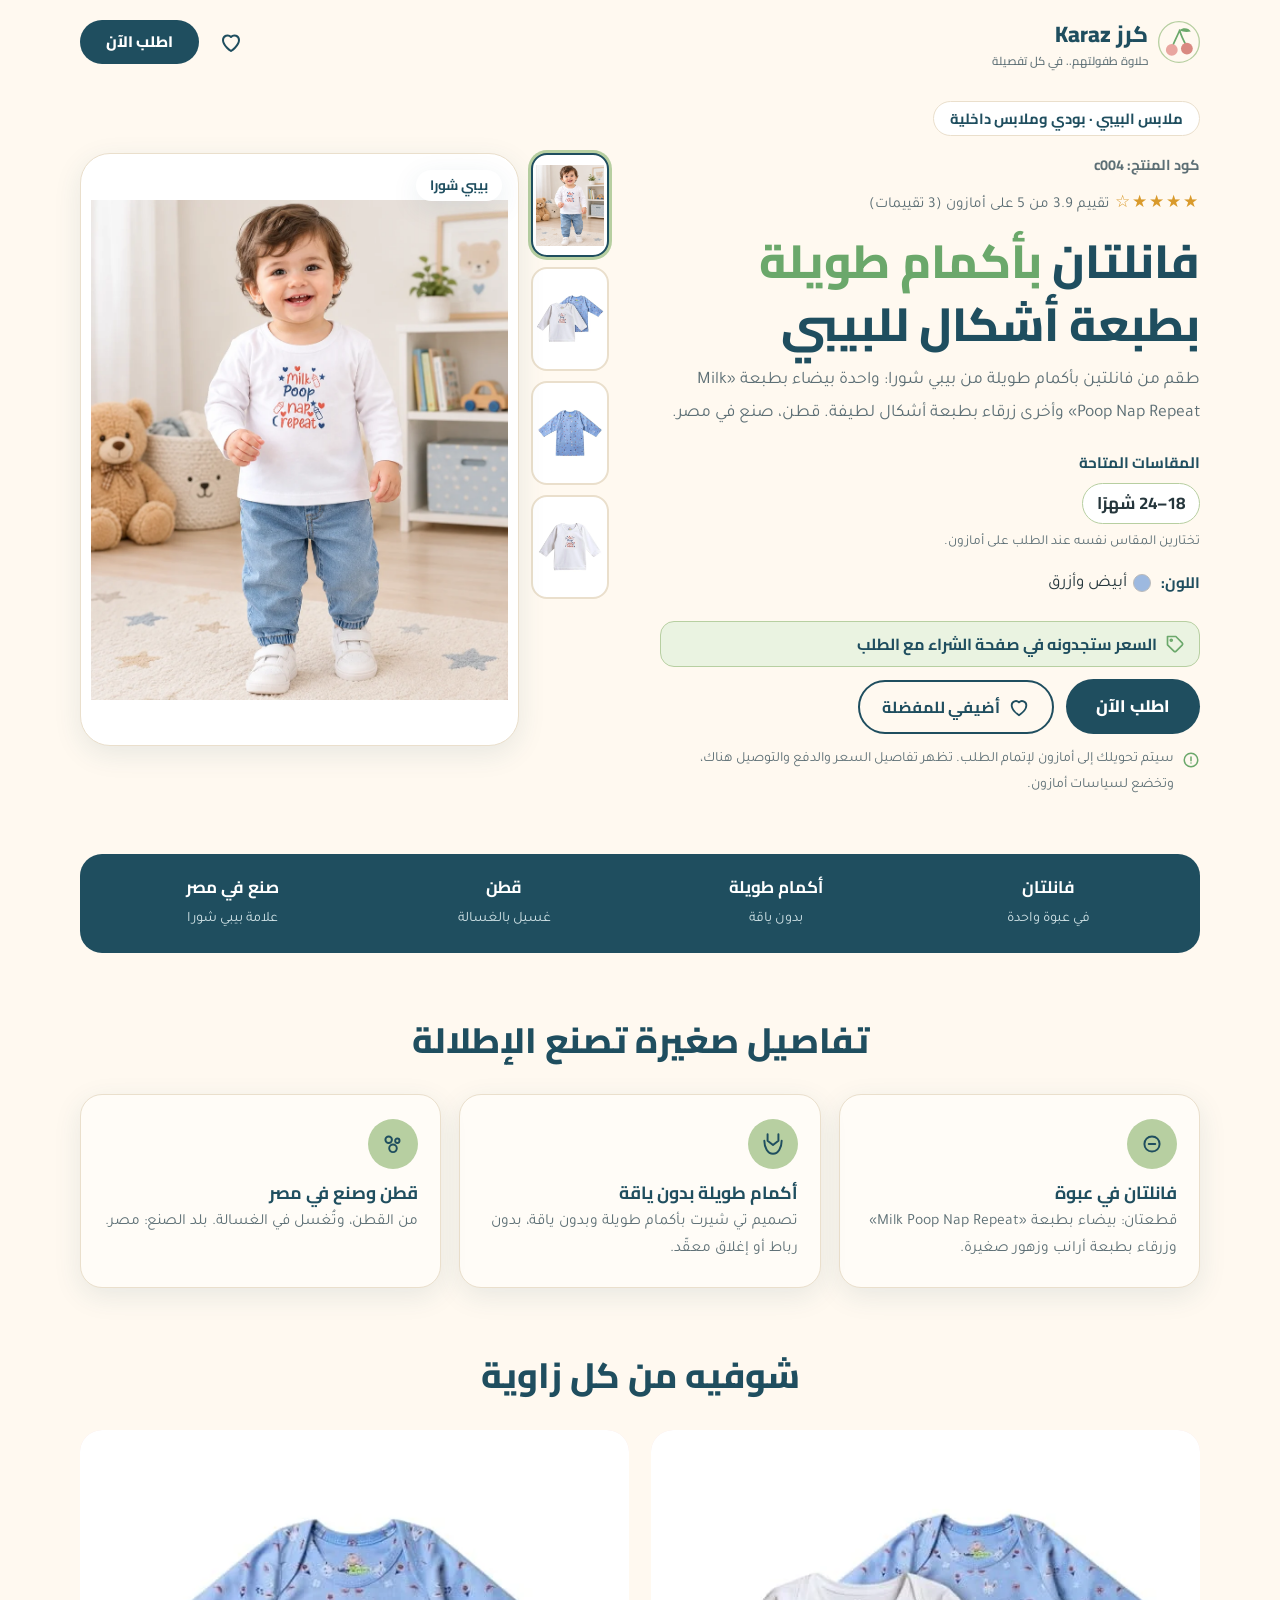
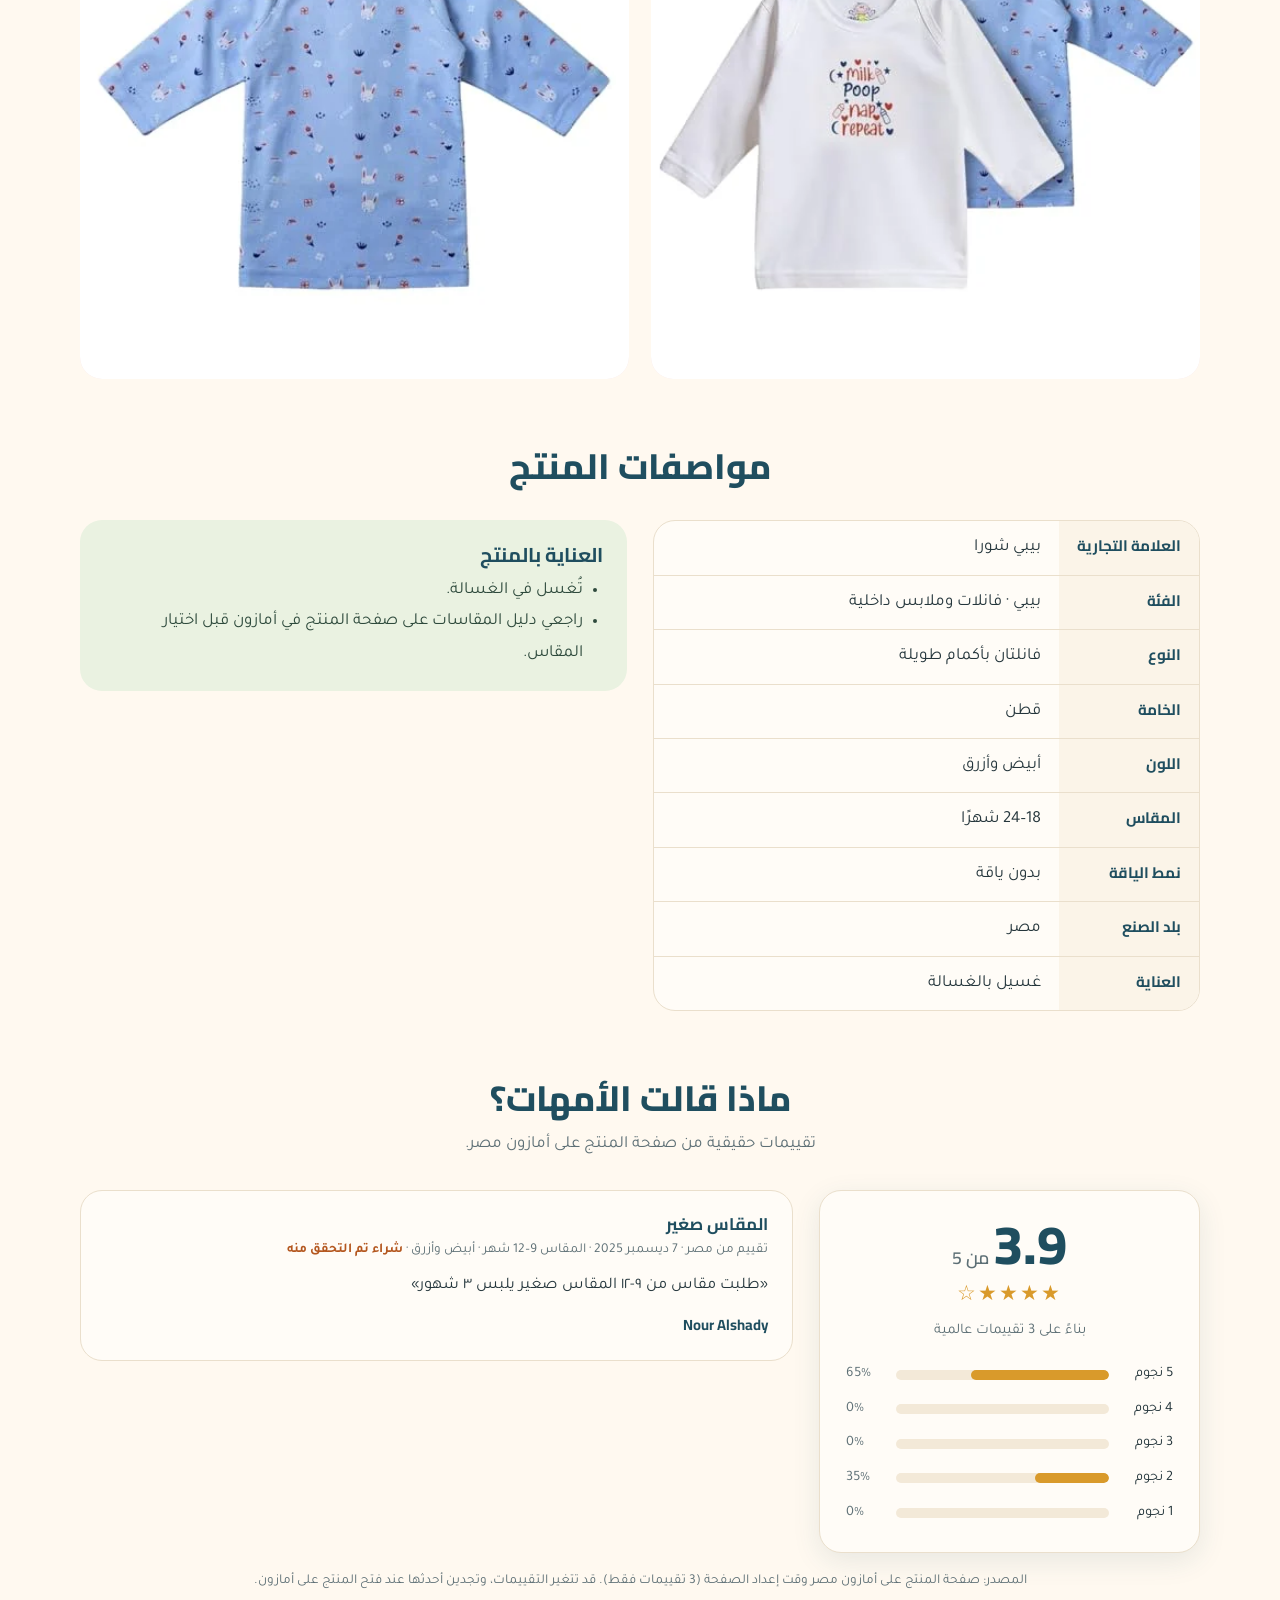
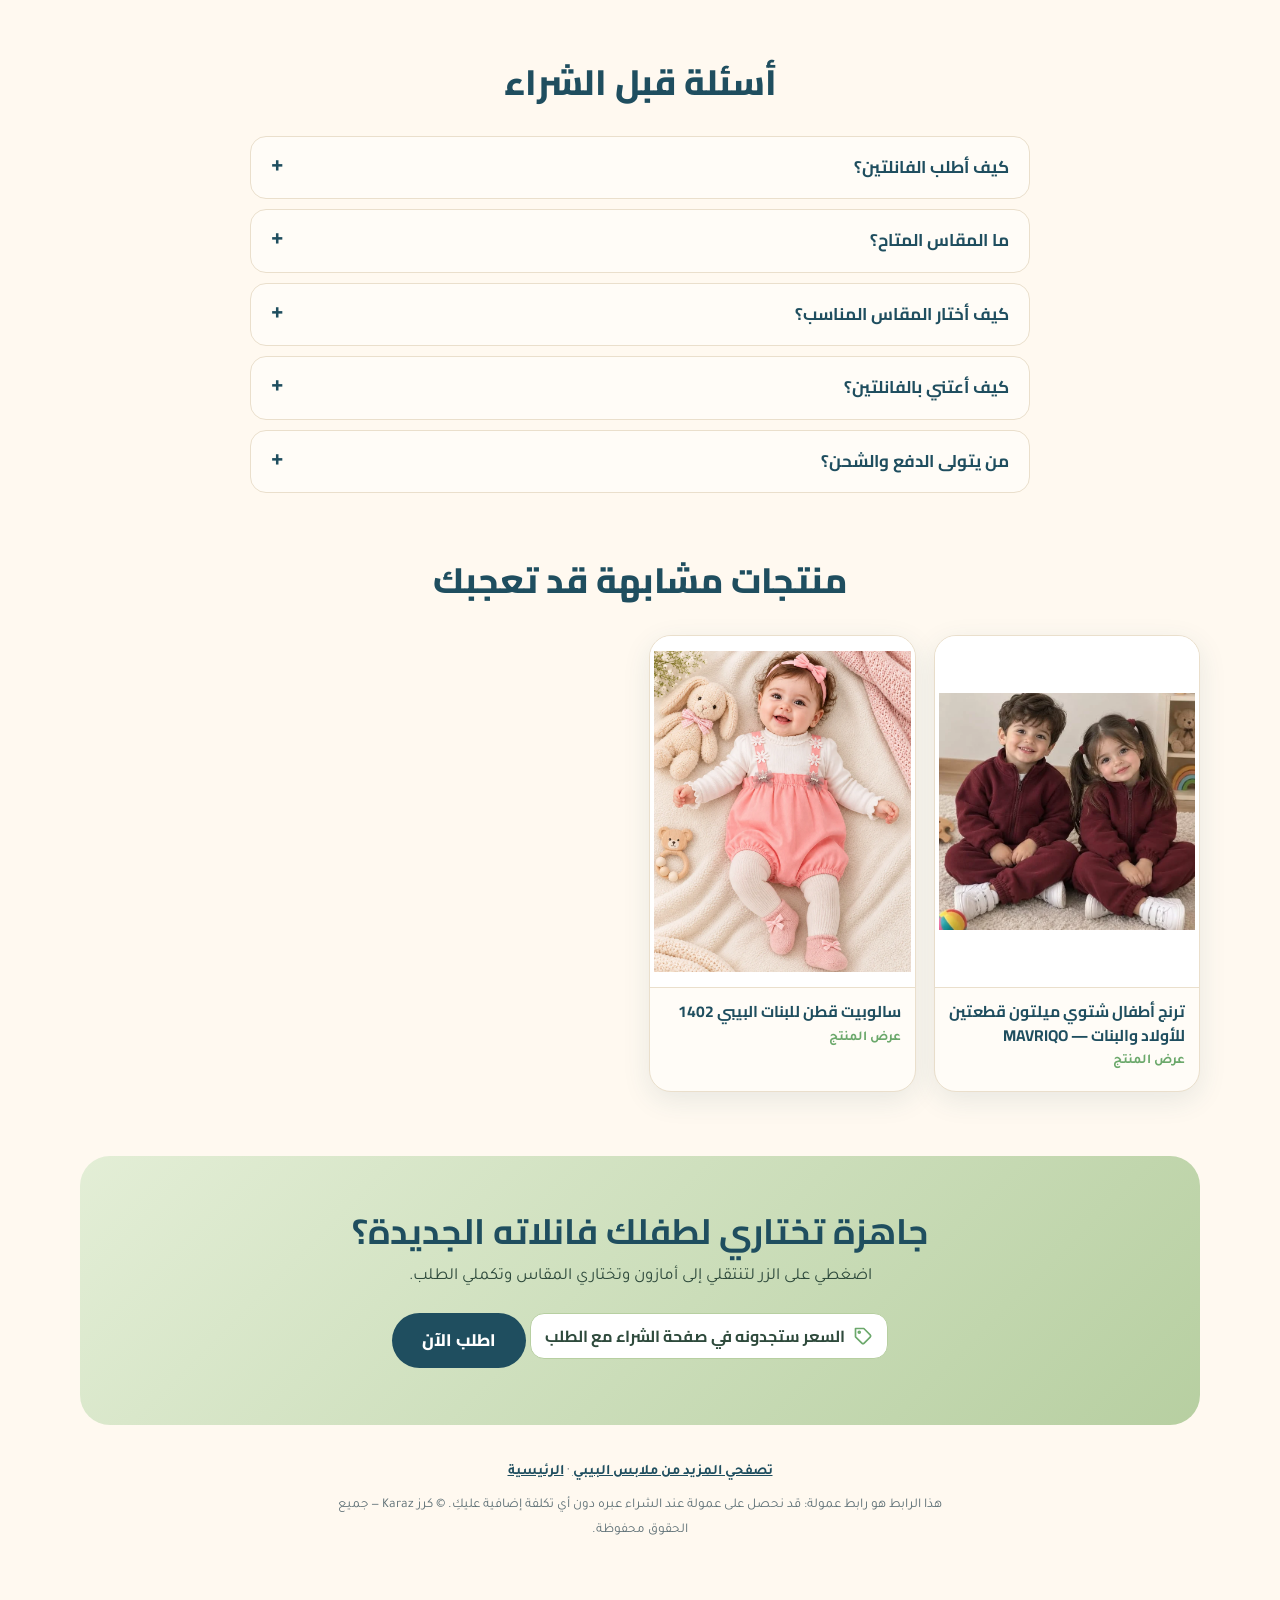
==== commit e59d4f22: "ملاحظة واضحة فوق زر «اطلب الآن»: السعر في صفحة الشراء Co-Authored-By: Claude Sonnet 5.5 <noreply@ant" ====
--- a/products/baby/baby-shora-two-pack-long-sleeve-tops.html
+++ b/products/baby/baby-shora-two-pack-long-sleeve-tops.html
@@ -43,6 +43,7 @@
       <p class="lead">طقم من فانلتين بأكمام طويلة من بيبي شورا: واحدة بيضاء بطبعة «Milk Poop Nap Repeat» وأخرى زرقاء بطبعة أشكال لطيفة. قطن، صنع في مصر.</p>
       <div class="sizes"><b>المقاسات المتاحة</b><div class="chips"><span class="chip">18–24 شهرًا</span></div><small class="hint">تختارين المقاس نفسه عند الطلب على أمازون.</small></div>
       <div class="colors"><b>اللون:</b><span class="cl"><span class="sw" style="background:#9DB9E0" aria-hidden="true"></span><span>أبيض وأزرق</span></span></div>
+      <p class="pricenote"><svg viewBox="0 0 24 24" fill="none" stroke="currentColor" stroke-width="2" stroke-linecap="round" stroke-linejoin="round" aria-hidden="true"><path d="M20.6 13.4l-7.2 7.2a2 2 0 0 1-2.8 0L3 13V3h10l7.6 7.6a2 2 0 0 1 0 2.8z"/><circle cx="7.5" cy="7.5" r="1.2"/></svg><span>السعر ستجدونه في صفحة الشراء مع الطلب</span></p>
       <div class="cta-row">
         <a class="btn buy" href="https://link.amazon/B0j8szk7e" target="_blank" rel="sponsored noopener noreferrer">اطلب الآن</a>
         <button class="favbtn" id="favBtn" type="button" aria-pressed="false"><svg viewBox="0 0 24 24" fill="none" stroke="currentColor" stroke-width="2" stroke-linejoin="round" aria-hidden="true"><path d="M12 21s-8-5.2-8-11a4.6 4.6 0 0 1 8-3 4.6 4.6 0 0 1 8 3c0 5.8-8 11-8 11z"/></svg><span>أضيفي للمفضلة</span></button>
@@ -65,6 +66,7 @@
   <section class="final">
     <h2>جاهزة تختاري لطفلك فانلاته الجديدة؟</h2>
     <p>اضغطي على الزر لتنتقلي إلى أمازون وتختاري المقاس وتكملي الطلب.</p>
+    <p class="pricenote"><svg viewBox="0 0 24 24" fill="none" stroke="currentColor" stroke-width="2" stroke-linecap="round" stroke-linejoin="round" aria-hidden="true"><path d="M20.6 13.4l-7.2 7.2a2 2 0 0 1-2.8 0L3 13V3h10l7.6 7.6a2 2 0 0 1 0 2.8z"/><circle cx="7.5" cy="7.5" r="1.2"/></svg><span>السعر ستجدونه في صفحة الشراء مع الطلب</span></p>
     <a class="btn buy" href="https://link.amazon/B0j8szk7e" target="_blank" rel="sponsored noopener noreferrer">اطلب الآن</a>
   </section>
   </main>
@@ -75,7 +77,7 @@
   </footer>
 </div>
 
-<div class="sticky"><a class="btn buy" href="https://link.amazon/B0j8szk7e" target="_blank" rel="sponsored noopener noreferrer">اطلب الآن</a></div>
+<div class="sticky"><p class="pricenote"><svg viewBox="0 0 24 24" fill="none" stroke="currentColor" stroke-width="2" stroke-linecap="round" stroke-linejoin="round" aria-hidden="true"><path d="M20.6 13.4l-7.2 7.2a2 2 0 0 1-2.8 0L3 13V3h10l7.6 7.6a2 2 0 0 1 0 2.8z"/><circle cx="7.5" cy="7.5" r="1.2"/></svg><span>السعر ستجدونه في صفحة الشراء مع الطلب</span></p><a class="btn buy" href="https://link.amazon/B0j8szk7e" target="_blank" rel="sponsored noopener noreferrer">اطلب الآن</a></div>
 <div class="toast" id="toast" role="status" aria-live="polite"></div>
 
 <!-- بيانات المنتج: يقرأها الموقع تلقائيًا لعرض المنتج في قسمه. لا تحذفي هذا الجزء. -->
@@ -118,5 +120,6 @@
 </script>
 <script src="../../products/products.js"></script>
 <script src="../../assets/landing.js"></script>
+<script src="../../assets/totop.js" defer></script>
 </body>
 </html>
--- a/assets/landing.css
+++ b/assets/landing.css
@@ -183,3 +183,11 @@
 .hbadge[hidden]{display:none}
 
 .colors{flex-wrap:wrap}.colors .cl{display:inline-flex;align-items:center;gap:6px;margin-inline-end:10px}
+
+.pricenote{display:flex;align-items:center;gap:8px;margin:0 0 12px;padding:10px 14px;border-radius:14px;background:#EAF3E1;border:1px solid var(--green-soft);color:var(--petrol);font-family:'Cairo',sans-serif;font-weight:700;font-size:1rem;line-height:1.5}
+.pricenote svg{flex:0 0 20px;width:20px;height:20px;color:var(--green)}
+.final .pricenote{display:inline-flex;margin:0 auto 14px;background:#fff;text-align:start}
+.sticky{flex-direction:column;gap:6px}
+.sticky .pricenote{margin:0;padding:6px 10px;font-size:.88rem;border-radius:10px;justify-content:center}
+.sticky .pricenote svg{width:16px;height:16px;flex-basis:16px}
+@media(max-width:860px){.sticky .btn{flex:none;align-self:stretch;min-height:48px}.sticky .pricenote{align-self:stretch}.to-top.has-sticky{bottom:112px}}
